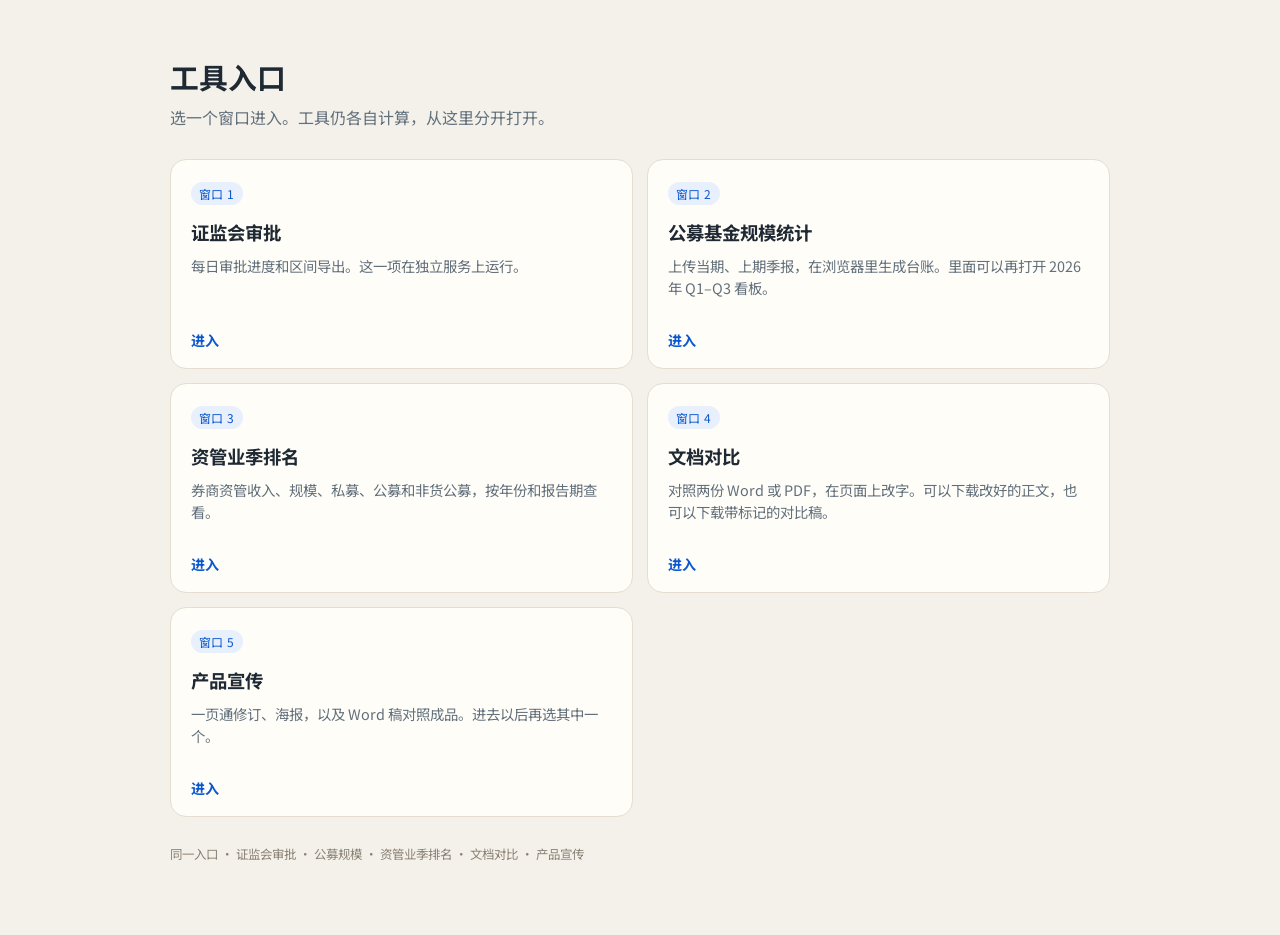
==== index.html @ 48094365 "Add a product-marketing door beside the other tools. It opens the one-pager workshop and the materia" ====
<!DOCTYPE html>
<html lang="zh-CN">
<head>
  <meta charset="UTF-8" />
  <meta name="viewport" content="width=device-width, initial-scale=1" />
  <title>工具入口</title>
  <link rel="preconnect" href="https://fonts.googleapis.com" />
  <link rel="preconnect" href="https://fonts.gstatic.com" crossorigin />
  <link href="https://fonts.googleapis.com/css2?family=Noto+Sans+SC:wght@400;500;700&display=swap" rel="stylesheet" />
  <style>
    :root {
      --bg: #f4f1ea;
      --paper: #fffdf8;
      --ink: #1f2933;
      --muted: #62707c;
      --line: #e4ddd0;
      --accent: #0b57d0;
    }
    * { box-sizing: border-box; }
    body {
      margin: 0;
      min-height: 100vh;
      font-family: "Noto Sans SC", "PingFang SC", "Microsoft YaHei", sans-serif;
      color: var(--ink);
      background: var(--bg);
    }
    .wrap { max-width: 980px; margin: 0 auto; padding: 56px 20px 72px; }
    h1 { margin: 0 0 8px; font-size: 1.8rem; font-weight: 700; }
    .sub { margin: 0 0 28px; color: var(--muted); line-height: 1.6; }
    .windows { display: grid; gap: 14px; }
    @media (min-width: 720px) { .windows { grid-template-columns: 1fr 1fr; } }
    a.window {
      display: flex;
      flex-direction: column;
      gap: 10px;
      min-height: 210px;
      padding: 22px 20px 18px;
      background: var(--paper);
      border: 1px solid var(--line);
      border-radius: 16px;
      color: inherit;
      text-decoration: none;
    }
    a.window:hover { border-color: #b9c7dc; }
    .tag {
      align-self: flex-start;
      font-size: 0.75rem;
      letter-spacing: 0.04em;
      color: var(--accent);
      background: #e8f0fe;
      border-radius: 999px;
      padding: 3px 8px;
    }
    a.window h2 { margin: 4px 0 0; font-size: 1.15rem; }
    a.window p { margin: 0; color: var(--muted); font-size: 0.9rem; line-height: 1.55; flex: 1; }
    .go { font-size: 0.88rem; font-weight: 700; color: var(--accent); }
    footer { margin-top: 28px; color: #8a8175; font-size: 0.78rem; }
  </style>
</head>
<body>
  <div class="wrap">
    <h1>工具入口</h1>
    <p class="sub">选一个窗口进入。工具仍各自计算，从这里分开打开。</p>
    <div class="windows">
      <a class="window" href="https://csrc-approval-scraper.fly.dev/">
        <span class="tag">窗口 1</span>
        <h2>证监会审批</h2>
        <p>每日审批进度和区间导出。这一项在独立服务上运行。</p>
        <span class="go">进入</span>
      </a>
      <a class="window" href="aum/">
        <span class="tag">窗口 2</span>
        <h2>公募基金规模统计</h2>
        <p>上传当期、上期季报，在浏览器里生成台账。里面可以再打开 2026 年 Q1–Q3 看板。</p>
        <span class="go">进入</span>
      </a>
      <a class="window" href="ranking/">
        <span class="tag">窗口 3</span>
        <h2>资管业季排名</h2>
        <p>券商资管收入、规模、私募、公募和非货公募，按年份和报告期查看。</p>
        <span class="go">进入</span>
      </a>
      <a class="window" href="compare/">
        <span class="tag">窗口 4</span>
        <h2>文档对比</h2>
        <p>对照两份 Word 或 PDF，在页面上改字。可以下载改好的正文，也可以下载带标记的对比稿。</p>
        <span class="go">进入</span>
      </a>
      <a class="window" href="promo/">
        <span class="tag">窗口 5</span>
        <h2>产品宣传</h2>
        <p>一页通修订、海报，以及 Word 稿对照成品。进去以后再选其中一个。</p>
        <span class="go">进入</span>
      </a>
    </div>
    <footer>同一入口 · 证监会审批 · 公募规模 · 资管业季排名 · 文档对比 · 产品宣传</footer>
  </div>
</body>
</html>
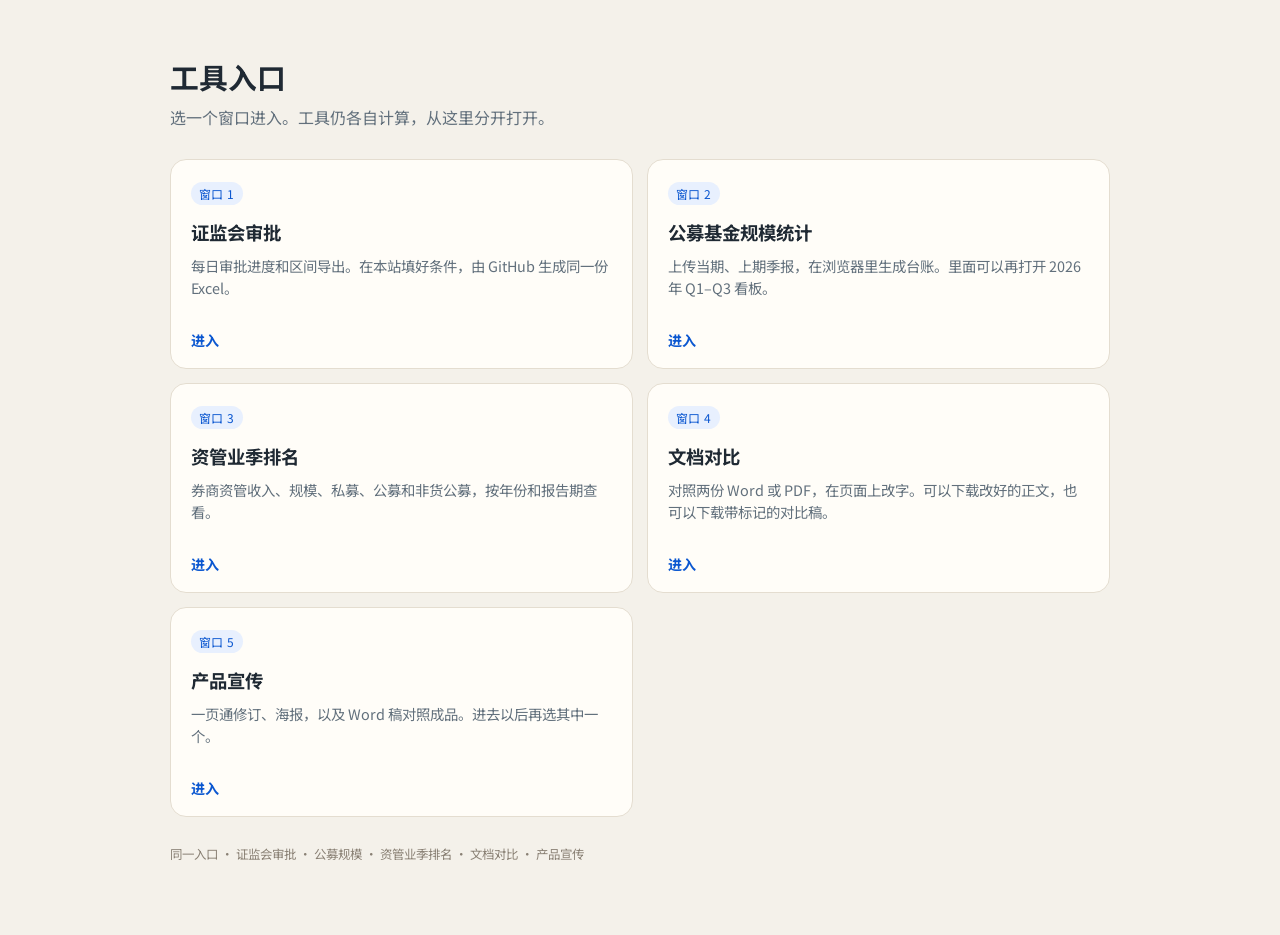
==== commit 1ad54c51: "Run the CSRC approval export on GitHub instead of Fly. Co-authored-by: Cursor <cursoragent@cursor.co" ====
--- a/index.html
+++ b/index.html
@@ -62,10 +62,10 @@
     <h1>工具入口</h1>
     <p class="sub">选一个窗口进入。工具仍各自计算，从这里分开打开。</p>
     <div class="windows">
-      <a class="window" href="https://csrc-approval-scraper.fly.dev/">
+      <a class="window" href="approval/">
         <span class="tag">窗口 1</span>
         <h2>证监会审批</h2>
-        <p>每日审批进度和区间导出。这一项在独立服务上运行。</p>
+        <p>每日审批进度和区间导出。在本站填好条件，由 GitHub 生成同一份 Excel。</p>
         <span class="go">进入</span>
       </a>
       <a class="window" href="aum/">
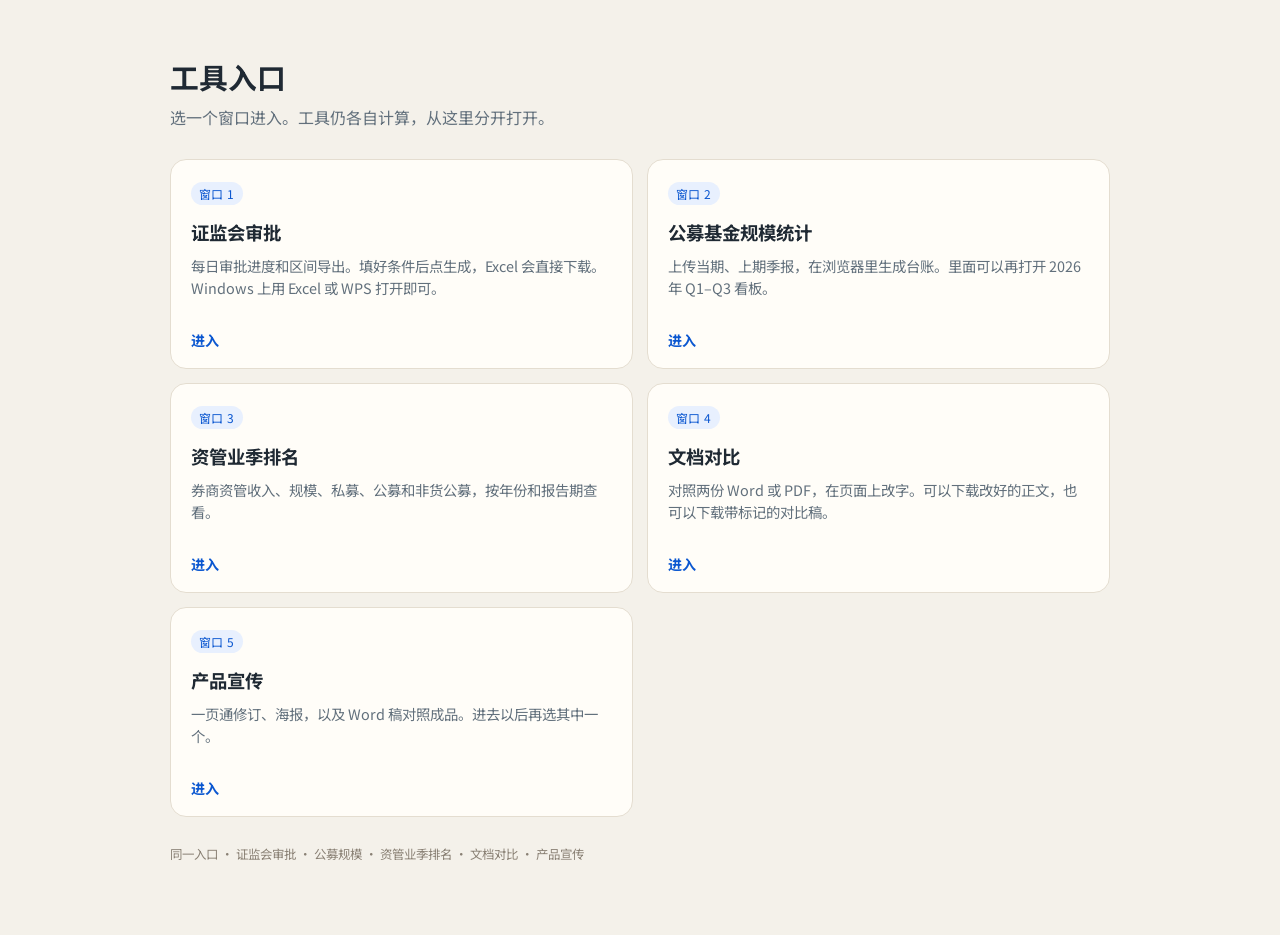
==== commit 0a53a11b: "Tell colleagues the approval Excel downloads on the page. Co-authored-by: Cursor <cursoragent@cursor" ====
--- a/index.html
+++ b/index.html
@@ -65,7 +65,7 @@
       <a class="window" href="approval/">
         <span class="tag">窗口 1</span>
         <h2>证监会审批</h2>
-        <p>每日审批进度和区间导出。在本站填好条件，由 GitHub 生成同一份 Excel。</p>
+        <p>每日审批进度和区间导出。填好条件后点生成，Excel 会直接下载。Windows 上用 Excel 或 WPS 打开即可。</p>
         <span class="go">进入</span>
       </a>
       <a class="window" href="aum/">
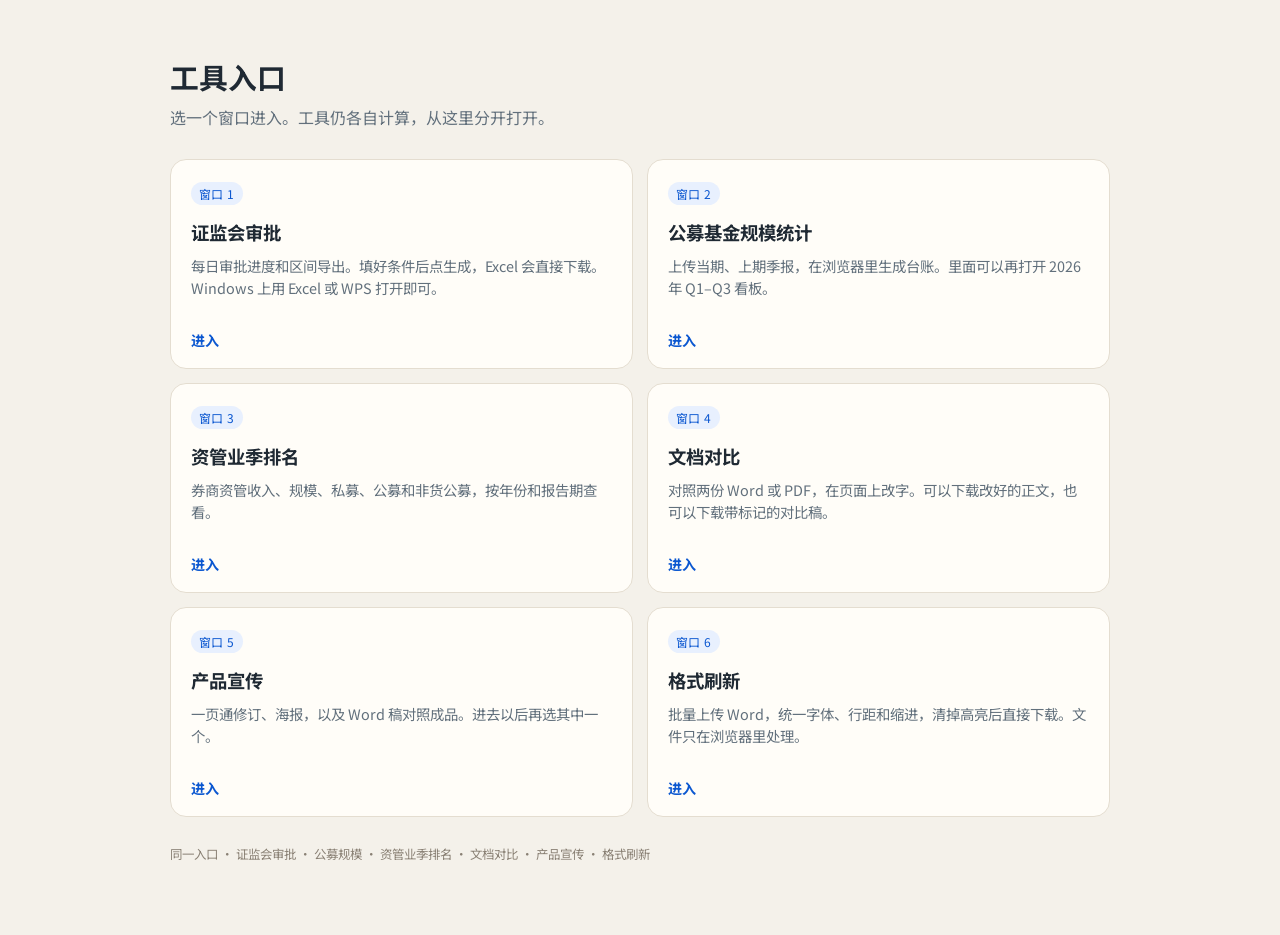
==== commit 2458b49e: "Add an in-browser Word format refresh page. Batch .docx files are restyled locally and downloaded, w" ====
--- a/index.html
+++ b/index.html
@@ -92,8 +92,14 @@
         <p>一页通修订、海报，以及 Word 稿对照成品。进去以后再选其中一个。</p>
         <span class="go">进入</span>
       </a>
+      <a class="window" href="format/">
+        <span class="tag">窗口 6</span>
+        <h2>格式刷新</h2>
+        <p>批量上传 Word，统一字体、行距和缩进，清掉高亮后直接下载。文件只在浏览器里处理。</p>
+        <span class="go">进入</span>
+      </a>
     </div>
-    <footer>同一入口 · 证监会审批 · 公募规模 · 资管业季排名 · 文档对比 · 产品宣传</footer>
+    <footer>同一入口 · 证监会审批 · 公募规模 · 资管业季排名 · 文档对比 · 产品宣传 · 格式刷新</footer>
   </div>
 </body>
 </html>
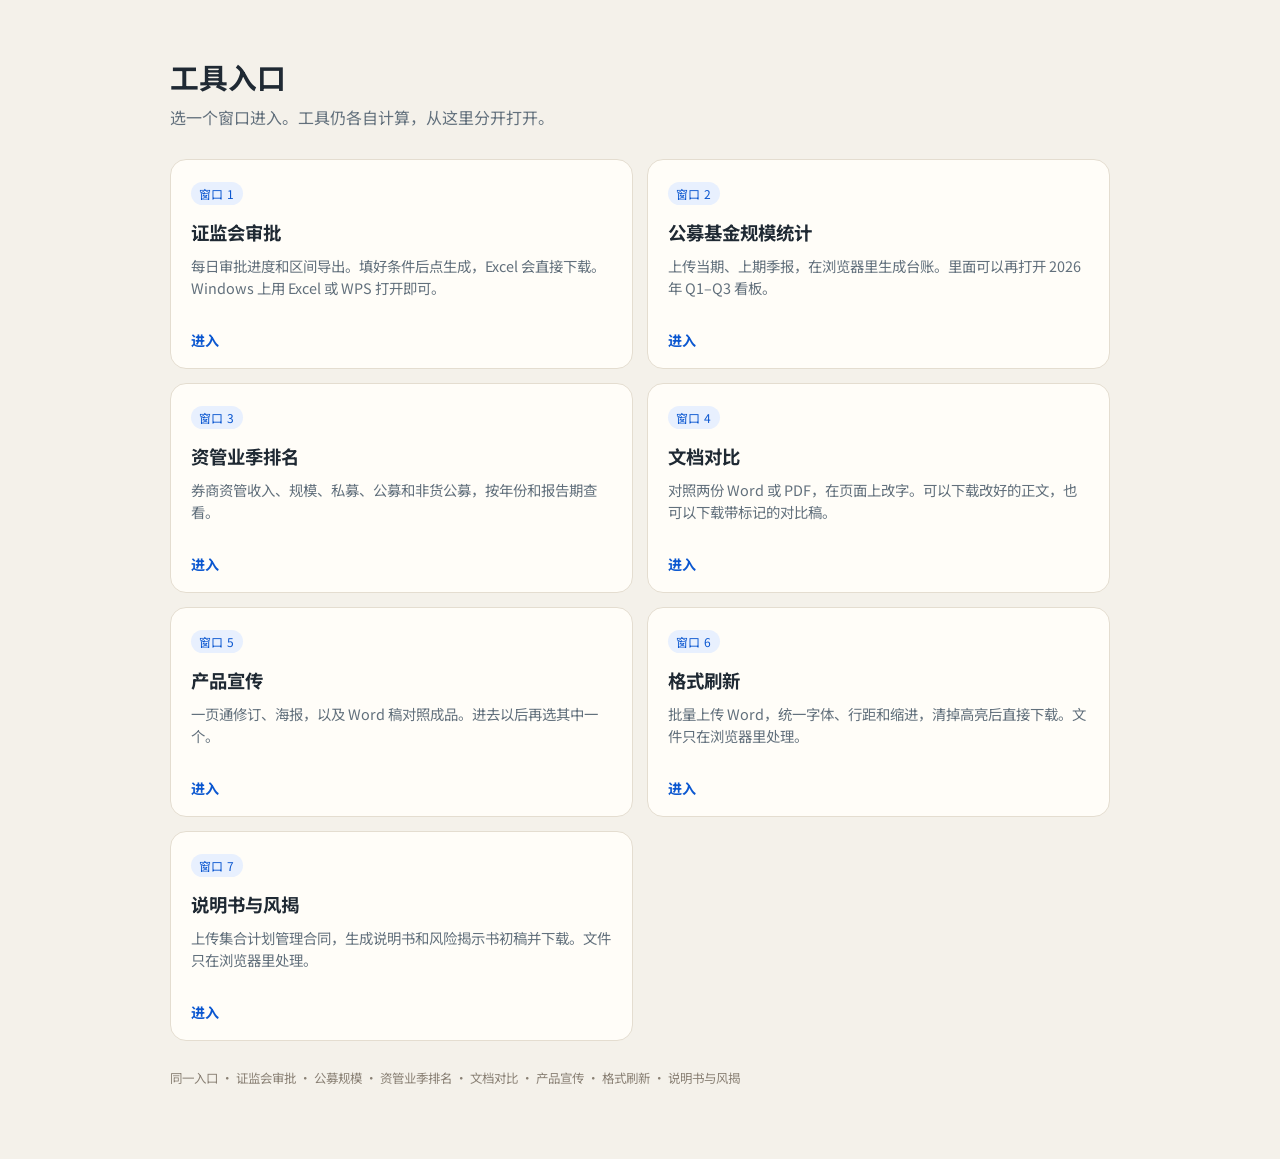
==== commit 618f9ef2: "Add a page that drafts the prospectus and risk disclosure from a contract. Colleagues upload a .docx" ====
--- a/index.html
+++ b/index.html
@@ -98,8 +98,14 @@
         <p>批量上传 Word，统一字体、行距和缩进，清掉高亮后直接下载。文件只在浏览器里处理。</p>
         <span class="go">进入</span>
       </a>
+      <a class="window" href="plan-docs/">
+        <span class="tag">窗口 7</span>
+        <h2>说明书与风揭</h2>
+        <p>上传集合计划管理合同，生成说明书和风险揭示书初稿并下载。文件只在浏览器里处理。</p>
+        <span class="go">进入</span>
+      </a>
     </div>
-    <footer>同一入口 · 证监会审批 · 公募规模 · 资管业季排名 · 文档对比 · 产品宣传 · 格式刷新</footer>
+    <footer>同一入口 · 证监会审批 · 公募规模 · 资管业季排名 · 文档对比 · 产品宣传 · 格式刷新 · 说明书与风揭</footer>
   </div>
 </body>
 </html>
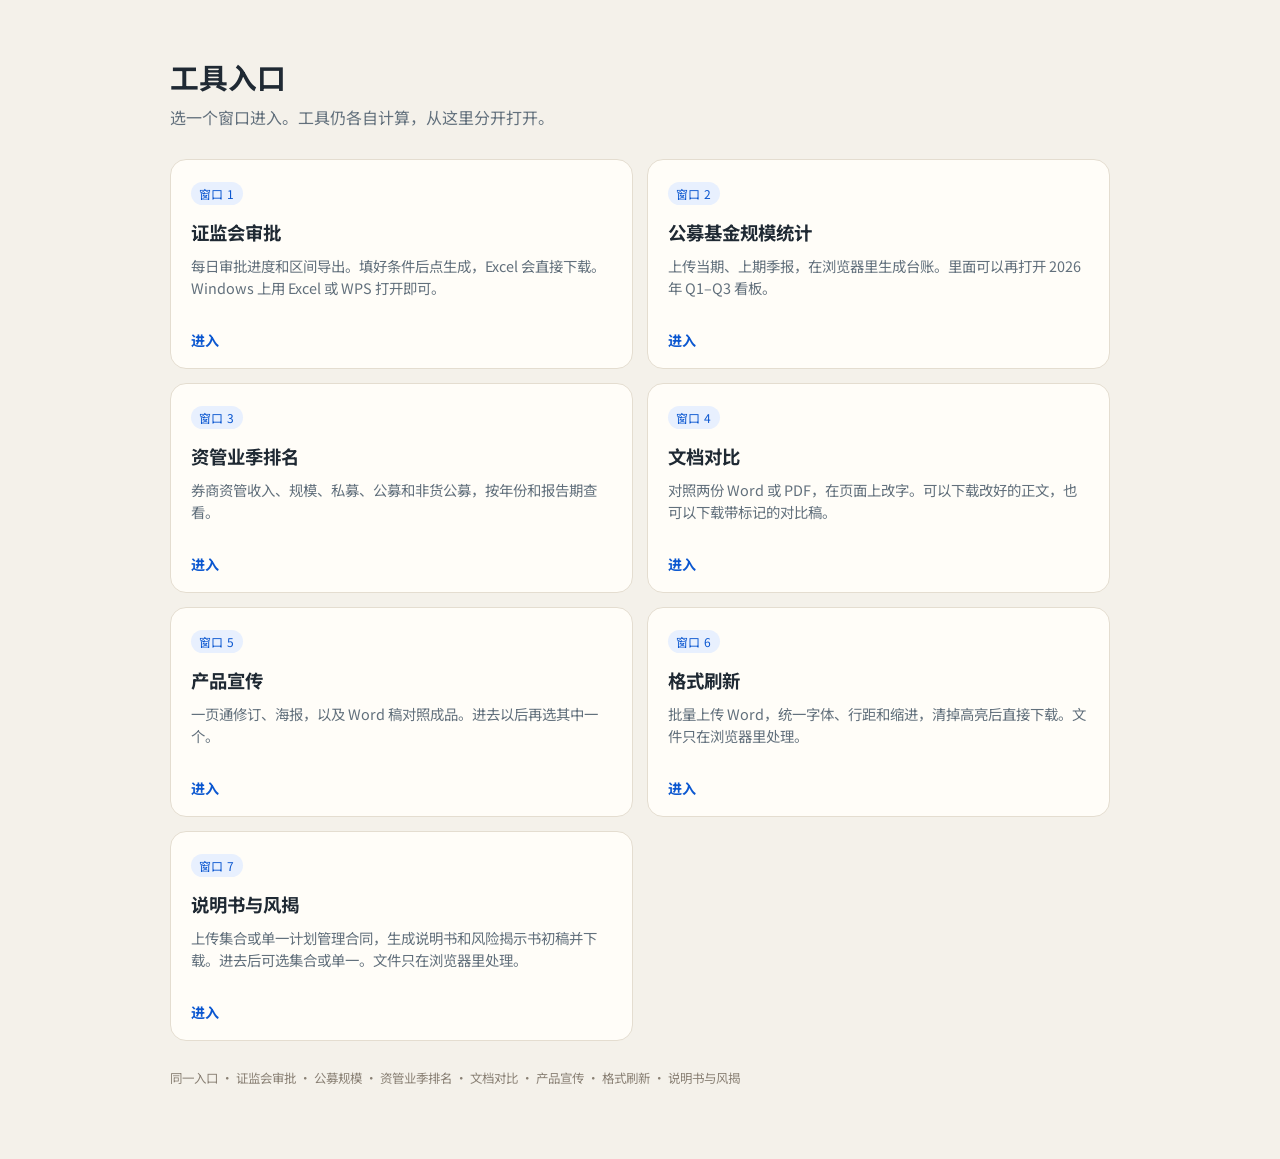
==== commit 683e49e1: "Let the 说明书 window generate 单一 or 集合 packs. Colleagues can pick the plan type on the existing hub pa" ====
--- a/index.html
+++ b/index.html
@@ -101,7 +101,7 @@
       <a class="window" href="plan-docs/">
         <span class="tag">窗口 7</span>
         <h2>说明书与风揭</h2>
-        <p>上传集合计划管理合同，生成说明书和风险揭示书初稿并下载。文件只在浏览器里处理。</p>
+        <p>上传集合或单一计划管理合同，生成说明书和风险揭示书初稿并下载。进去后可选集合或单一。文件只在浏览器里处理。</p>
         <span class="go">进入</span>
       </a>
     </div>
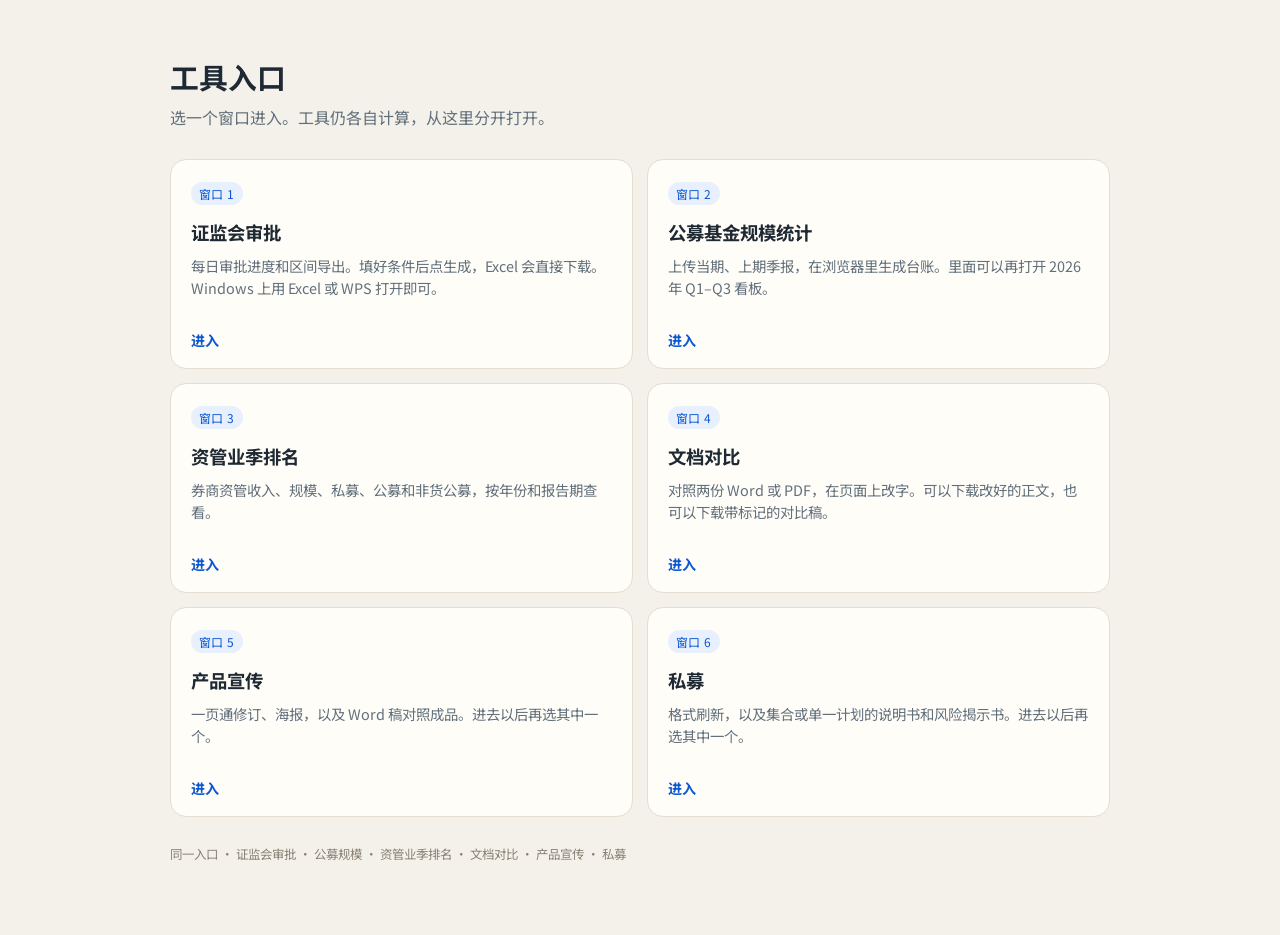
==== commit 70520d29: "Group format refresh and 说明书 under a 私募 window. The hub now has one 私募 card, same as 产品宣传: pick the " ====
--- a/index.html
+++ b/index.html
@@ -92,20 +92,14 @@
         <p>一页通修订、海报，以及 Word 稿对照成品。进去以后再选其中一个。</p>
         <span class="go">进入</span>
       </a>
-      <a class="window" href="format/">
+      <a class="window" href="simu/">
         <span class="tag">窗口 6</span>
-        <h2>格式刷新</h2>
-        <p>批量上传 Word，统一字体、行距和缩进，清掉高亮后直接下载。文件只在浏览器里处理。</p>
-        <span class="go">进入</span>
-      </a>
-      <a class="window" href="plan-docs/">
-        <span class="tag">窗口 7</span>
-        <h2>说明书与风揭</h2>
-        <p>上传集合或单一计划管理合同，生成说明书和风险揭示书初稿并下载。进去后可选集合或单一。文件只在浏览器里处理。</p>
+        <h2>私募</h2>
+        <p>格式刷新，以及集合或单一计划的说明书和风险揭示书。进去以后再选其中一个。</p>
         <span class="go">进入</span>
       </a>
     </div>
-    <footer>同一入口 · 证监会审批 · 公募规模 · 资管业季排名 · 文档对比 · 产品宣传 · 格式刷新 · 说明书与风揭</footer>
+    <footer>同一入口 · 证监会审批 · 公募规模 · 资管业季排名 · 文档对比 · 产品宣传 · 私募</footer>
   </div>
 </body>
 </html>
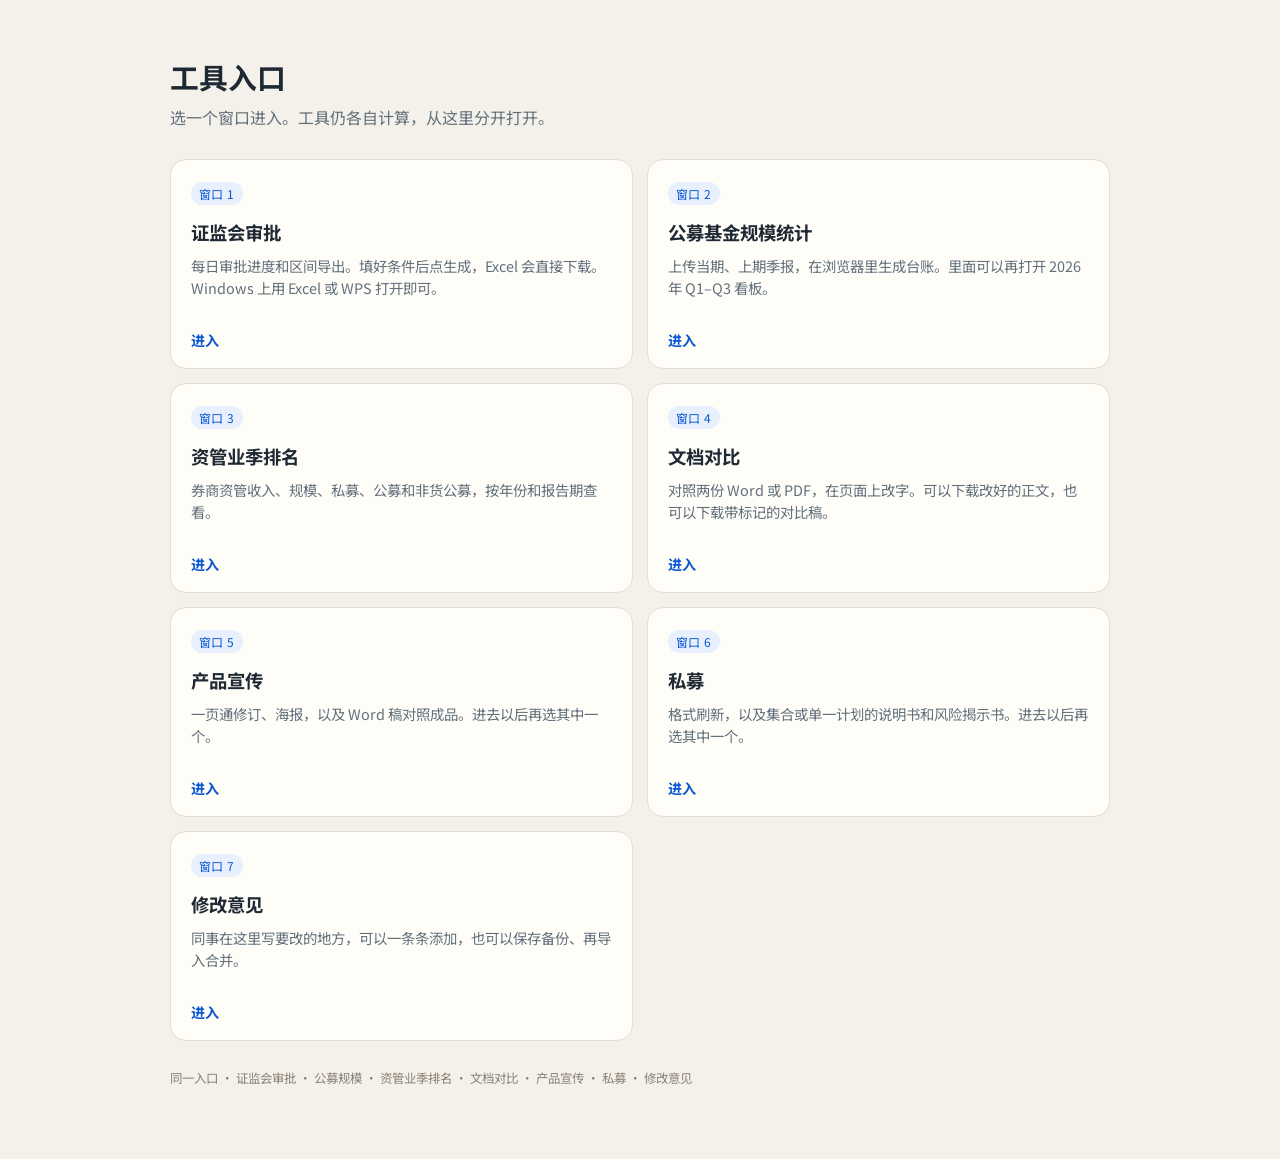
==== commit c3dfb91c: "Add a 修改意见 window for colleagues to collect comments. Items stay in the browser, can be added or edi" ====
--- a/index.html
+++ b/index.html
@@ -98,8 +98,14 @@
         <p>格式刷新，以及集合或单一计划的说明书和风险揭示书。进去以后再选其中一个。</p>
         <span class="go">进入</span>
       </a>
+      <a class="window" href="notes/">
+        <span class="tag">窗口 7</span>
+        <h2>修改意见</h2>
+        <p>同事在这里写要改的地方，可以一条条添加，也可以保存备份、再导入合并。</p>
+        <span class="go">进入</span>
+      </a>
     </div>
-    <footer>同一入口 · 证监会审批 · 公募规模 · 资管业季排名 · 文档对比 · 产品宣传 · 私募</footer>
+    <footer>同一入口 · 证监会审批 · 公募规模 · 资管业季排名 · 文档对比 · 产品宣传 · 私募 · 修改意见</footer>
   </div>
 </body>
 </html>
